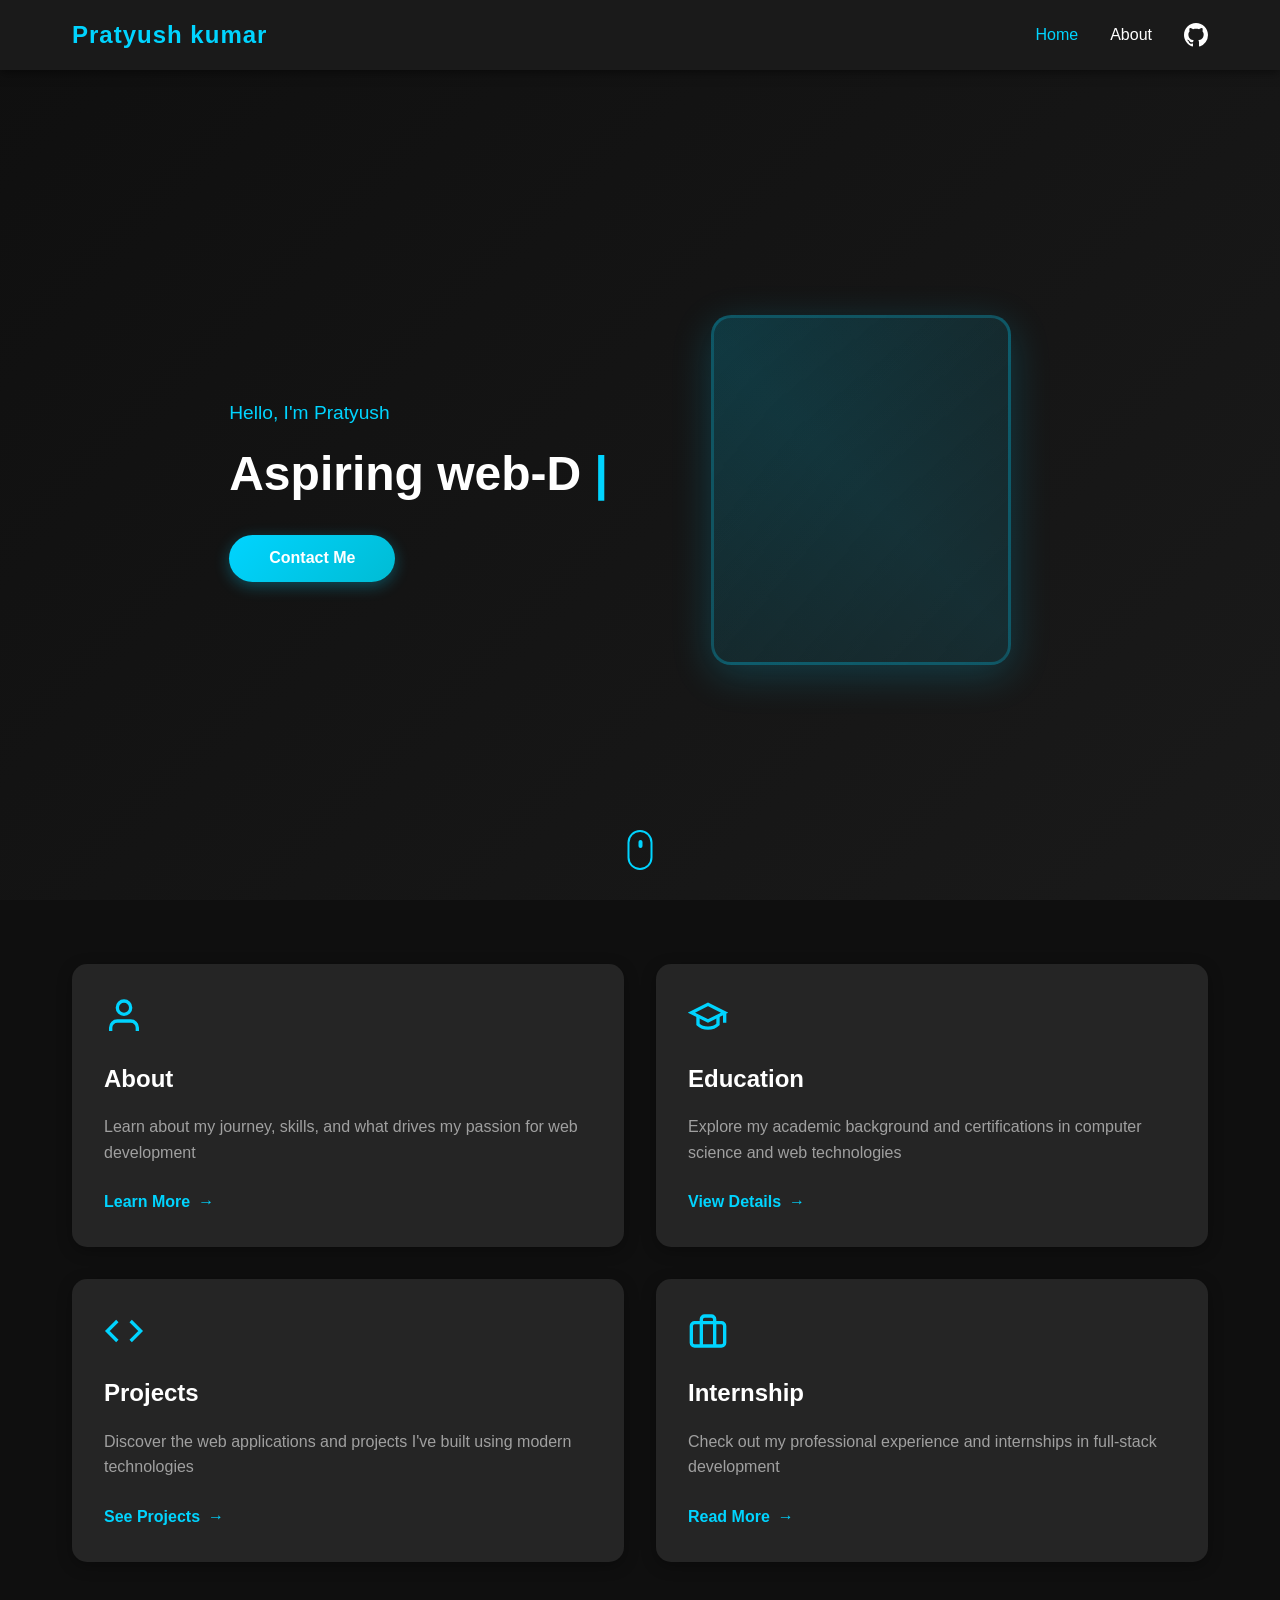
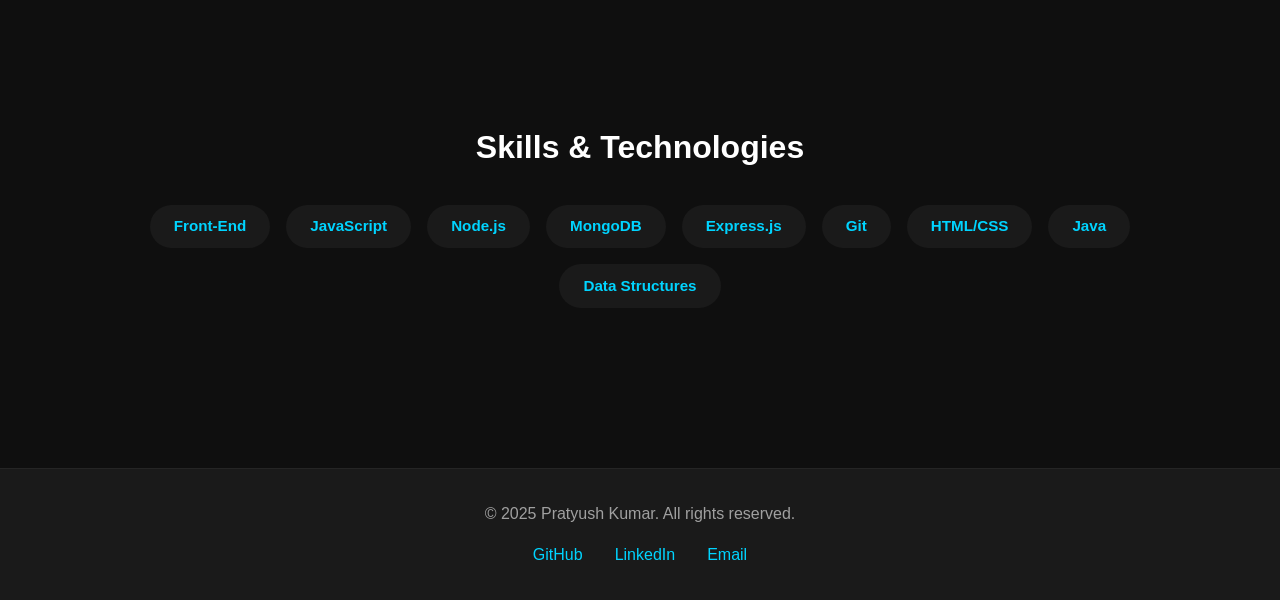
==== index.html @ 13f39cde "initial update" ====
<!DOCTYPE html>
<html lang="en">
<head>
    <meta charset="UTF-8">
    <meta name="viewport" content="width=device-width, initial-scale=1.0">
    <meta name="description" content="Emad Sharique - Full Stack Developer Portfolio">
    <meta name="author" content="Emad Sharique">
    <title>Pratyush Kumar | BCA Graduate & Web Developer</title>
    <link rel="stylesheet" href="styles.css">
</head>
<body>

    <!-- Main Navigation -->
    <nav class="main-nav">
        <div class="nav-wrapper">
            <div class="logo">
                <a href="index.html">Pratyush kumar</a>
            </div>

            <ul class="nav-links" id="navLinks">
                <li><a href="index.html" class="active">Home</a></li>
                <li><a href="about.html">About</a></li>
                <!-- <li><a href="#work">Work</a></li> -->
                <li>
                    <a href="https://github.com" target="_blank" class="github-link" aria-label="GitHub Profile">
                        <svg width="24" height="24" viewBox="0 0 24 24" fill="currentColor">
                            <path d="M12 0C5.37 0 0 5.37 0 12c0 5.31 3.435 9.795 8.205 11.385.6.105.825-.255.825-.57 0-.285-.015-1.23-.015-2.235-3.015.555-3.795-.735-4.035-1.41-.135-.345-.72-1.41-1.23-1.695-.42-.225-1.02-.78-.015-.795.945-.015 1.62.87 1.845 1.23 1.08 1.815 2.805 1.305 3.495.99.105-.78.42-1.305.765-1.605-2.67-.3-5.46-1.335-5.46-5.925 0-1.305.465-2.385 1.23-3.225-.12-.3-.54-1.53.12-3.18 0 0 1.005-.315 3.3 1.23.96-.27 1.98-.405 3-.405s2.04.135 3 .405c2.295-1.56 3.3-1.23 3.3-1.23.66 1.65.24 2.88.12 3.18.765.84 1.23 1.905 1.23 3.225 0 4.605-2.805 5.625-5.475 5.925.435.375.81 1.095.81 2.22 0 1.605-.015 2.895-.015 3.3 0 .315.225.69.825.57A12.02 12.02 0 0 0 24 12c0-6.63-5.37-12-12-12z"/>
                        </svg>
                    </a>
                </li>
            </ul>

            <!-- Mobile menu toggle -->
            <div class="menu-toggle" id="mobileMenuToggle">
                <span></span>
                <span></span>
                <span></span>
            </div>
        </div>
    </nav>

    <!-- Hero/Landing Section -->
    <section class="hero-section">
        <div class="content-container">
            <div class="hero-grid">

                <!-- Left side - Text content -->
                <div class="hero-text-content">
                    <p class="intro-text">Hello, I'm Pratyush</p>
                    <h1 class="main-heading">
                        <span id="typedText"></span>
                        <span class="cursor">|</span>
                    </h1>
                    <button class="cta-button" onclick="scrollToContact()">
                        Contact Me
                    </button>
                </div>

                <!-- Right side - Profile image -->
                <div class="hero-image-wrapper">
                    <div class="profile-image">
                        <!-- Placeholder for profile photo -->
                        <div class="image-frame">
                        </div>
                    </div>
                </div>

            </div>
        </div>

        <!-- Scroll indicator -->
        <div class="scroll-indicator">
            <div class="scroll-mouse"></div>
        </div>
    </section>

    <!-- Main Content Cards -->
    <section class="main-content-section">
        <div class="content-container">

            <div class="card-grid">

                <!-- About Card -->
                <div class="content-card" data-page="about.html">
                    <div class="card-icon">
                        <svg width="40" height="40" viewBox="0 0 24 24" fill="none" stroke="currentColor" stroke-width="2">
                            <path d="M20 21v-2a4 4 0 0 0-4-4H8a4 4 0 0 0-4 4v2"></path>
                            <circle cx="12" cy="7" r="4"></circle>
                        </svg>
                    </div>
                    <h3 class="card-title">About</h3>
                    <p class="card-description">
                        Learn about my journey, skills, and what drives my passion for web development
                    </p>
                    <a href="about.html" class="card-link">
                        Learn More <span class="arrow">→</span>
                    </a>
                </div>

                <!-- Education Card -->
                <div class="content-card" data-page="education.html">
                    <div class="card-icon">
                        <svg width="40" height="40" viewBox="0 0 24 24" fill="none" stroke="currentColor" stroke-width="2">
                            <path d="M22 10v6M2 10l10-5 10 5-10 5z"></path>
                            <path d="M6 12v5c3 3 9 3 12 0v-5"></path>
                        </svg>
                    </div>
                    <h3 class="card-title">Education</h3>
                    <p class="card-description">
                        Explore my academic background and certifications in computer science and web technologies
                    </p>
                    <a href="education.html" class="card-link">
                        View Details <span class="arrow">→</span>
                    </a>
                </div>

                <!-- Projects Card -->
                <div class="content-card" data-page="projects.html">
                    <div class="card-icon">
                        <svg width="40" height="40" viewBox="0 0 24 24" fill="none" stroke="currentColor" stroke-width="2">
                            <polyline points="16 18 22 12 16 6"></polyline>
                            <polyline points="8 6 2 12 8 18"></polyline>
                        </svg>
                    </div>
                    <h3 class="card-title">Projects</h3>
                    <p class="card-description">
                        Discover the web applications and projects I've built using modern technologies
                    </p>
                    <a href="projects.html" class="card-link">
                        See Projects <span class="arrow">→</span>
                    </a>
                </div>

                <!-- Internship Card -->
                <div class="content-card" data-page="internship.html">
                    <div class="card-icon">
                        <svg width="40" height="40" viewBox="0 0 24 24" fill="none" stroke="currentColor" stroke-width="2">
                            <rect x="2" y="7" width="20" height="14" rx="2" ry="2"></rect>
                            <path d="M16 21V5a2 2 0 0 0-2-2h-4a2 2 0 0 0-2 2v16"></path>
                        </svg>
                    </div>
                    <h3 class="card-title">Internship</h3>
                    <p class="card-description">
                        Check out my professional experience and internships in full-stack development
                    </p>
                    <a href="internship.html" class="card-link">
                        Read More <span class="arrow">→</span>
                    </a>
                </div>

            </div>

        </div>
    </section>

    <!-- Skills Section -->
    <section class="skills-showcase">
        <div class="content-container">
            <h2 class="section-heading">Skills & Technologies</h2>

            <div class="skills-wrapper">
                <span class="skill-badge">Front-End</span>
                <span class="skill-badge">JavaScript</span>
                <span class="skill-badge">Node.js</span>
                <span class="skill-badge">MongoDB</span>
                <span class="skill-badge">Express.js</span>
                <span class="skill-badge">Git</span>
                <span class="skill-badge">HTML/CSS</span>
                <span class="skill-badge">Java</span>
                <span class="skill-badge">Data Structures</span>
            </div>
        </div>
    </section>

    <!-- Footer -->
    <footer class="site-footer">
        <div class="content-container">
            <p class="footer-text">&copy; 2025 Pratyush Kumar. All rights reserved.</p>
            <div class="footer-links">
                <a href="https://github.com" target="_blank">GitHub</a>
                <a href="https://linkedin.com" target="_blank">LinkedIn</a>
                <a href="mailto:emad@example.com">Email</a>
            </div>
        </div>
    </footer>

    <!-- JavaScript -->
    <script src="script.js"></script>
</body>
</html>
---- styles.css ----
/* Base Styles & Reset */
* {
    margin: 0;
    padding: 0;
    box-sizing: border-box;
}

body {
    font-family: 'Inter', 'Segoe UI', Tahoma, Geneva, Verdana, sans-serif;
    background-color: #0f0f0f;
    color: #ffffff;
    line-height: 1.6;
    overflow-x: hidden;
}

/* Container */
.content-container {
    max-width: 1200px;
    margin: 0 auto;
    padding: 0 2rem;
}

/* Navigation Bar */
.main-nav {
    position: fixed;
    top: 0;
    left: 0;
    width: 100%;
    background-color: #1a1a1a;
    box-shadow: 0 2px 10px rgba(0, 0, 0, 0.5);
    z-index: 1000;
}

.nav-wrapper {
    max-width: 1200px;
    margin: 0 auto;
    padding: 1rem 2rem;
    display: flex;
    justify-content: space-between;
    align-items: center;
}

.logo a {
    color: #00d4ff;
    text-decoration: none;
    font-size: 1.5rem;
    font-weight: 700;
    letter-spacing: 1px;
}

.nav-links {
    display: flex;
    list-style: none;
    gap: 2rem;
    align-items: center;
}

.nav-links a {
    color: #ffffff;
    text-decoration: none;
    font-weight: 500;
    transition: color 0.3s ease;
}

.nav-links a:hover,
.nav-links a.active {
    color: #00d4ff;
}

.github-link {
    color: #00d4ff;
    display: flex;
    align-items: center;
}

/* Mobile Menu Toggle */
.menu-toggle {
    display: none;
    flex-direction: column;
    cursor: pointer;
    gap: 5px;
}

.menu-toggle span {
    width: 25px;
    height: 3px;
    background-color: #00d4ff;
    border-radius: 2px;
    transition: all 0.3s ease;
}

/* Hero Section */
.hero-section {
    min-height: 100vh;
    display: flex;
    align-items: center;
    justify-content: center;
    padding-top: 80px;
    background: linear-gradient(135deg, #0f0f0f 0%, #1a1a1a 100%);
    position: relative;
}

.hero-grid {
    display: grid;
    grid-template-columns: 1fr 1fr;
    gap: 4rem;
    align-items: center;
    width: 100%;
}

.hero-text-content {
    animation: fadeInUp 0.8s ease-out;
}

.intro-text {
    color: #00d4ff;
    font-size: 1.2rem;
    margin-bottom: 1rem;
    font-weight: 500;
}

.main-heading {
    font-size: 3rem;
    font-weight: 900;
    margin-bottom: 2rem;
    line-height: 1.2;
}

.cursor {
    color: #00d4ff;
    animation: blink 1s infinite;
}

@keyframes blink {

    0%,
    50% {
        opacity: 1;
    }

    51%,
    100% {
        opacity: 0;
    }
}

.cta-button {
    background: linear-gradient(135deg, #00d4ff, #00bcd4);
    color: #fff;
    border: none;
    padding: 0.9rem 2.5rem;
    font-size: 1rem;
    font-weight: 600;
    border-radius: 50px;
    cursor: pointer;
    box-shadow: 0 4px 15px rgba(0, 212, 255, 0.3);
    transition: all 0.3s ease;
}

.cta-button:hover {
    transform: translateY(-2px);
    box-shadow: 0 6px 20px rgba(0, 212, 255, 0.4);
}

/* Hero Image */
.hero-image-wrapper {
    display: flex;
    justify-content: center;
    align-items: center;
    animation: fadeInUp 0.8s ease-out 0.2s both;
}

.profile-image {
    position: relative;
}

.image-frame {
    width: 300px;
    height: 350px;
    background: url('/media/pratyush.jpg') center/cover no-repeat,
        linear-gradient(135deg, rgba(0, 212, 255, 0.1), rgba(26, 26, 26, 0.8));
    border-radius: 20px;
    border: 3px solid rgba(0, 212, 255, 0.3);
    box-shadow: 0 10px 40px rgba(0, 212, 255, 0.2);
    position: relative;
    overflow: hidden;
}

.image-frame::before {
    content: '';
    position: absolute;
    top: -50%;
    left: -50%;
    width: 200%;
    height: 200%;
    background: linear-gradient(45deg,
            transparent,
            rgba(0, 212, 255, 0.1),
            transparent);
    animation: shimmer 3s infinite;
}

@keyframes shimmer {
    0% {
        transform: translateX(-100%) translateY(-100%) rotate(45deg);
    }

    100% {
        transform: translateX(100%) translateY(100%) rotate(45deg);
    }
}

/* Scroll Indicator */
.scroll-indicator {
    position: absolute;
    bottom: 30px;
    left: 50%;
    transform: translateX(-50%);
    animation: bounce 2s infinite;
}

.scroll-mouse {
    width: 25px;
    height: 40px;
    border: 2px solid #00d4ff;
    border-radius: 20px;
    position: relative;
}

.scroll-mouse::before {
    content: '';
    position: absolute;
    top: 8px;
    left: 50%;
    transform: translateX(-50%);
    width: 4px;
    height: 8px;
    background-color: #00d4ff;
    border-radius: 2px;
    animation: scroll 1.5s infinite;
}

@keyframes scroll {
    0% {
        opacity: 1;
        top: 8px;
    }

    100% {
        opacity: 0;
        top: 20px;
    }
}

@keyframes bounce {

    0%,
    20%,
    50%,
    80%,
    100% {
        transform: translateX(-50%) translateY(0);
    }

    40% {
        transform: translateX(-50%) translateY(-10px);
    }

    60% {
        transform: translateX(-50%) translateY(-5px);
    }
}

/* Main Content Section */
.main-content-section {
    padding: 4rem 0;
    background-color: #0f0f0f;
}

.card-grid {
    display: grid;
    grid-template-columns: repeat(2, 1fr);
    gap: 2rem;
    margin-bottom: 3rem;
}

.content-card {
    background-color: #252525;
    border-radius: 15px;
    padding: 2rem;
    cursor: pointer;
    transition: all 0.3s ease;
    box-shadow: 0 4px 15px rgba(0, 0, 0, 0.3);
}

.content-card:hover {
    transform: translateY(-5px);
    box-shadow: 0 10px 30px rgba(0, 212, 255, 0.3);
}

.card-icon {
    color: #00d4ff;
    margin-bottom: 1rem;
}

.card-title {
    font-size: 1.5rem;
    margin-bottom: 1rem;
    color: #ffffff;
}

.card-description {
    color: #a0a0a0;
    margin-bottom: 1.5rem;
    line-height: 1.6;
}

.card-link {
    color: #00d4ff;
    text-decoration: none;
    font-weight: 600;
    display: inline-flex;
    align-items: center;
    gap: 0.5rem;
}

.card-link:hover {
    text-decoration: underline;
}

/* Skills Section */
.skills-showcase {
    padding: 3rem 0 5rem 0;
    background-color: #0f0f0f;
}

.section-heading {
    font-size: 2rem;
    margin-bottom: 2rem;
    text-align: center;
    color: #ffffff;
}

.skills-wrapper {
    display: flex;
    flex-wrap: wrap;
    gap: 1rem;
    justify-content: center;
}

.skill-badge {
    background-color: #1a1a1a;
    color: #00d4ff;
    padding: 0.6rem 1.5rem;
    border-radius: 25px;
    font-weight: 600;
    font-size: 0.95rem;
    transition: all 0.3s ease;
    cursor: pointer;
}

.skill-badge:hover {
    background-color: rgba(0, 212, 255, 0.2);
    transform: scale(1.05);
}

/* Footer */
.site-footer {
    background-color: #1a1a1a;
    padding: 2rem 0;
    text-align: center;
    border-top: 1px solid #252525;
    margin-top: 5rem;
}

.footer-text {
    color: #a0a0a0;
    margin-bottom: 1rem;
}

.footer-links {
    display: flex;
    justify-content: center;
    gap: 2rem;
}

.footer-links a {
    color: #00d4ff;
    text-decoration: none;
    font-weight: 500;
    transition: color 0.3s ease;
}

.footer-links a:hover {
    color: #ffffff;
}

/* Inner Pages Styles */
.inner-page {
    padding-top: 70px;
}

.back-navigation {
    padding: 2rem 0 1rem 0;
}

.back-btn {
    background-color: #252525;
    color: #00d4ff;
    border: none;
    padding: 0.7rem 1.5rem;
    border-radius: 30px;
    font-size: 1rem;
    font-weight: 600;
    cursor: pointer;
    display: inline-flex;
    align-items: center;
    gap: 0.5rem;
    transition: all 0.3s ease;
    box-shadow: 0 4px 15px rgba(0, 0, 0, 0.2);
}

.back-btn:hover {
    background-color: #1a1a1a;
    transform: translateX(-3px);
}

.page-content {
    padding: 2rem 0 4rem 0;
    min-height: 60vh;
}

.page-header {
    margin-bottom: 3rem;
}

.page-header h1 {
    font-size: 2.5rem;
    margin-bottom: 0.5rem;
}

.title-underline {
    width: 80px;
    height: 4px;
    background: linear-gradient(90deg, #00d4ff, #00bcd4);
    border-radius: 2px;
    margin-bottom: 1rem;
}

.subtitle {
    color: #a0a0a0;
    font-size: 1.1rem;
}

/* About Page Layout */
.two-column-layout {
    display: grid;
    grid-template-columns: 2fr 1fr;
    gap: 3rem;
    margin-bottom: 3rem;
}

.main-column h2 {
    color: #00d4ff;
    margin-bottom: 1rem;
    font-size: 1.5rem;
}

.content-block {
    margin-bottom: 2.5rem;
}

.content-block p {
    color: #d0d0d0;
    margin-bottom: 1rem;
    line-height: 1.8;
}

/* Profile Card */
.profile-info-card {
    background-color: #252525;
    border-radius: 15px;
    padding: 2rem;
    text-align: center;
    box-shadow: 0 4px 15px rgba(0, 0, 0, 0.3);
    margin-bottom: 2rem;
}

.profile-photo {
    margin-bottom: 1.5rem;
}

.photo-wrapper {
    width: 150px;
    height: 170px;
    margin: 0 auto;
    background: url('port.jpg') center/cover no-repeat,
        linear-gradient(135deg, rgba(0, 212, 255, 0.1), rgba(26, 26, 26, 0.8));
    border-radius: 15px;
    border: 2px solid rgba(0, 212, 255, 0.3);
    box-shadow: 0 8px 25px rgba(0, 212, 255, 0.2);
}

.job-title {
    color: #00d4ff;
    font-weight: 600;
    margin-top: 0.5rem;
}

.info-list {
    margin-top: 1.5rem;
    text-align: left;
}

.info-row {
    display: flex;
    justify-content: space-between;
    padding: 0.5rem 0;
    border-bottom: 1px solid #1a1a1a;
}

.info-row .label {
    color: #a0a0a0;
    font-weight: 600;
}

.info-row .value {
    color: #ffffff;
}

/* Skills Card */
.skills-card {
    background-color: #1a1a1a;
    border-radius: 15px;
    padding: 1.5rem;
    box-shadow: 0 4px 15px rgba(0, 0, 0, 0.3);
}

.skills-card h3 {
    margin-bottom: 1.5rem;
    color: #ffffff;
}

.skill-group {
    margin-bottom: 1.5rem;
}

.skill-group h4 {
    color: #00bcd4;
    margin-bottom: 0.8rem;
    font-size: 1rem;
}

.tech-tags {
    display: flex;
    flex-wrap: wrap;
    gap: 0.5rem;
}

.tech-tags span {
    background-color: #252525;
    color: #ffffff;
    padding: 0.4rem 1rem;
    border-radius: 20px;
    font-size: 0.9rem;
}

/* Education Timeline */
.education-timeline {
    border-left: 3px solid #252525;
    padding-left: 2rem;
    margin: 2rem 0 3rem 1rem;
}

.timeline-entry {
    position: relative;
    margin-bottom: 3rem;
}

.timeline-dot {
    position: absolute;
    left: -2.5rem;
    top: 0.5rem;
    width: 20px;
    height: 20px;
    background: linear-gradient(135deg, #00d4ff, #00bcd4);
    border-radius: 50%;
    box-shadow: 0 0 10px rgba(0, 212, 255, 0.5);
}

.time-period {
    color: #00d4ff;
    font-weight: 700;
    font-size: 1rem;
    display: inline-block;
    margin-bottom: 0.5rem;
}

.timeline-details h3 {
    font-size: 1.3rem;
    margin-bottom: 0.5rem;
    color: #ffffff;
}

.timeline-details h4 {
    color: #a0a0a0;
    font-size: 1rem;
    margin-bottom: 1rem;
}

.timeline-details p {
    color: #d0d0d0;
    line-height: 1.7;
    margin-bottom: 1rem;
}

.highlights-section,
.coursework-section {
    margin-top: 1.5rem;
}

.highlights-section h5,
.coursework-section h5 {
    color: #00bcd4;
    margin-bottom: 0.8rem;
    font-size: 1rem;
}

.highlights-section ul {
    list-style: none;
    padding-left: 1rem;
}

.highlights-section li {
    color: #d0d0d0;
    margin-bottom: 0.5rem;
    position: relative;
    padding-left: 1.5rem;
}

.highlights-section li::before {
    content: '→';
    position: absolute;
    left: 0;
    color: #00d4ff;
}

.course-badges {
    display: flex;
    flex-wrap: wrap;
    gap: 0.5rem;
}

.course-badges span {
    background-color: #1a1a1a;
    color: #00d4ff;
    padding: 0.4rem 1rem;
    border-radius: 15px;
    font-size: 0.9rem;
}

/* Stats Grid */
.stats-grid {
    display: grid;
    grid-template-columns: repeat(4, 1fr);
    gap: 2rem;
    margin: 3rem 0;
}

.stat-box {
    background-color: #252525;
    border-radius: 15px;
    padding: 2rem;
    text-align: center;
    box-shadow: 0 4px 15px rgba(0, 0, 0, 0.3);
}

.stat-value {
    color: #00d4ff;
    font-size: 2.5rem;
    font-weight: 700;
    margin-bottom: 0.5rem;
}

.stat-label {
    color: #a0a0a0;
    font-size: 1rem;
}

/* Projects Grid */
.projects-grid {
    display: grid;
    grid-template-columns: repeat(2, 1fr);
    gap: 2rem;
    margin-bottom: 3rem;
}

.project-box {
    background-color: #252525;
    border-radius: 15px;
    padding: 1.5rem;
    box-shadow: 0 4px 15px rgba(0, 0, 0, 0.3);
    transition: all 0.3s ease;
}


.project-box:hover {
    transform: translateY(-5px);
    box-shadow: 0 10px 30px rgba(0, 212, 255, 0.3);
}

.project-thumbnail {
    width: 100%;
    height: 150px;

    /* background: linear-gradient(135deg, #1a1a1a, #252525); */
    border-radius: 10px;
    margin-bottom: 1rem;
}

.project-thumbnail-img1 img,
.project-thumbnail-img2 img,
.project-thumbnail-img3 img {
    width: 500px;
    height: auto;
    display: block;
    margin: 0 auto;
    object-fit: contain;
}

.project-box h3 {
    color: #ffffff;
    margin: 6rem 0 0 1rem;
    font-size: 1.3rem;
    padding: 1rem;
}

.project-box p {
    color: #a0a0a0;
    line-height: 1.6;
    margin-bottom: 1rem;
}

.tech-stack {
    display: flex;
    flex-wrap: wrap;
    gap: 0.5rem;
    margin-bottom: 1rem;
}

.tech-stack span {
    background-color: #1a1a1a;
    color: #00d4ff;
    padding: 0.3rem 0.8rem;
    border-radius: 12px;
    font-size: 0.85rem;
}

.project-actions {
    display: flex;
    gap: 1rem;
}

.project-btn {
    flex: 1;
    text-align: center;
    padding: 0.6rem 1rem;
    background-color: #00d4ff;
    color: #0f0f0f;
    text-decoration: none;
    border-radius: 8px;
    font-weight: 600;
    transition: all 0.3s ease;
}

.project-btn:hover {
    background-color: #00bcd4;
    transform: translateY(-2px);
}

.project-btn.secondary {
    background-color: transparent;
    border: 2px solid #00d4ff;
    color: #00d4ff;
}

.project-btn.secondary:hover {
    background-color: rgba(0, 212, 255, 0.1);
}

/* Experience List */
.experience-list {
    margin-bottom: 3rem;
}

.experience-item {
    background-color: #252525;
    border-radius: 15px;
    padding: 2rem;
    margin-bottom: 2rem;
    box-shadow: 0 4px 15px rgba(0, 0, 0, 0.3);
}

.experience-header h3 {
    color: #ffffff;
    font-size: 1.4rem;
    margin-bottom: 0.5rem;
}

.company-info {
    display: flex;
    align-items: center;
    gap: 0.8rem;
    margin-bottom: 1.5rem;
}

.company-name {
    color: #00d4ff;
    font-weight: 700;
}

.separator {
    color: #a0a0a0;
}

.duration {
    color: #a0a0a0;
}

.experience-content h4 {
    color: #00bcd4;
    margin-bottom: 1rem;
    font-size: 1.1rem;
}

.experience-content ul {
    list-style: none;
    padding-left: 0;
    margin-bottom: 1.5rem;
}

.experience-content li {
    color: #d0d0d0;
    margin-bottom: 0.8rem;
    padding-left: 1.5rem;
    position: relative;
}

.experience-content li::before {
    content: '✓';
    position: absolute;
    left: 0;
    color: #00d4ff;
    font-weight: bold;
}

.technologies-used {
    margin-top: 1.5rem;
}

/* CTA Box */
.cta-box {
    background: linear-gradient(135deg, #252525, #1a1a1a);
    border-radius: 15px;
    padding: 3rem;
    text-align: center;
    box-shadow: 0 4px 20px rgba(0, 0, 0, 0.4);
    margin-top: 2rem;
}

.cta-box h2 {
    font-size: 2rem;
    margin-bottom: 1rem;
    color: #ffffff;
}

.cta-box p {
    color: #a0a0a0;
    margin-bottom: 2rem;
    font-size: 1.1rem;
}

/* Scroll to Top Button */
.scroll-top-btn {
    position: fixed;
    bottom: 2rem;
    right: 2rem;
    width: 50px;
    height: 50px;
    background-color: #00d4ff;
    color: #0f0f0f;
    border: none;
    border-radius: 50%;
    cursor: pointer;
    display: none;
    align-items: center;
    justify-content: center;
    box-shadow: 0 4px 15px rgba(0, 212, 255, 0.4);
    transition: all 0.3s ease;
    z-index: 999;
}

.scroll-top-btn:hover {
    background-color: #00bcd4;
    transform: translateY(-3px);
}

/* Animations */
@keyframes fadeInUp {
    from {
        opacity: 0;
        transform: translateY(30px);
    }

    to {
        opacity: 1;
        transform: translateY(0);
    }
}

/* Responsive Design */
@media (max-width: 768px) {
    .hero-grid {
        grid-template-columns: 1fr;
        gap: 2rem;
    }

    .card-grid,
    .projects-grid {
        grid-template-columns: 1fr;
    }

    .two-column-layout {
        grid-template-columns: 1fr;
        gap: 2rem;
    }

    .stats-grid {
        grid-template-columns: repeat(2, 1fr);
    }

    .menu-toggle {
        display: flex;
    }

    .nav-links {
        display: none;
    }

    .main-heading {
        font-size: 2rem;
    }

    .image-frame {
        width: 250px;
        height: 300px;
    }

    .project-thumbnail-img1 img,
    .project-thumbnail-img2 img,
    .project-thumbnail-img3 img {
        width: 300px;
        height: auto;
        display: block;
        margin: 0 auto;
        object-fit: contain;
    }

    .project-box h3 {
        margin: auto;
        padding: 1rem;
    }
    .project-box p{
         padding: 1rem;

     }
}

@media (max-width: 480px) {
    .stats-grid {
        grid-template-columns: 1fr;
    }

    .content-container {
        padding: 0 1rem;
    }
}
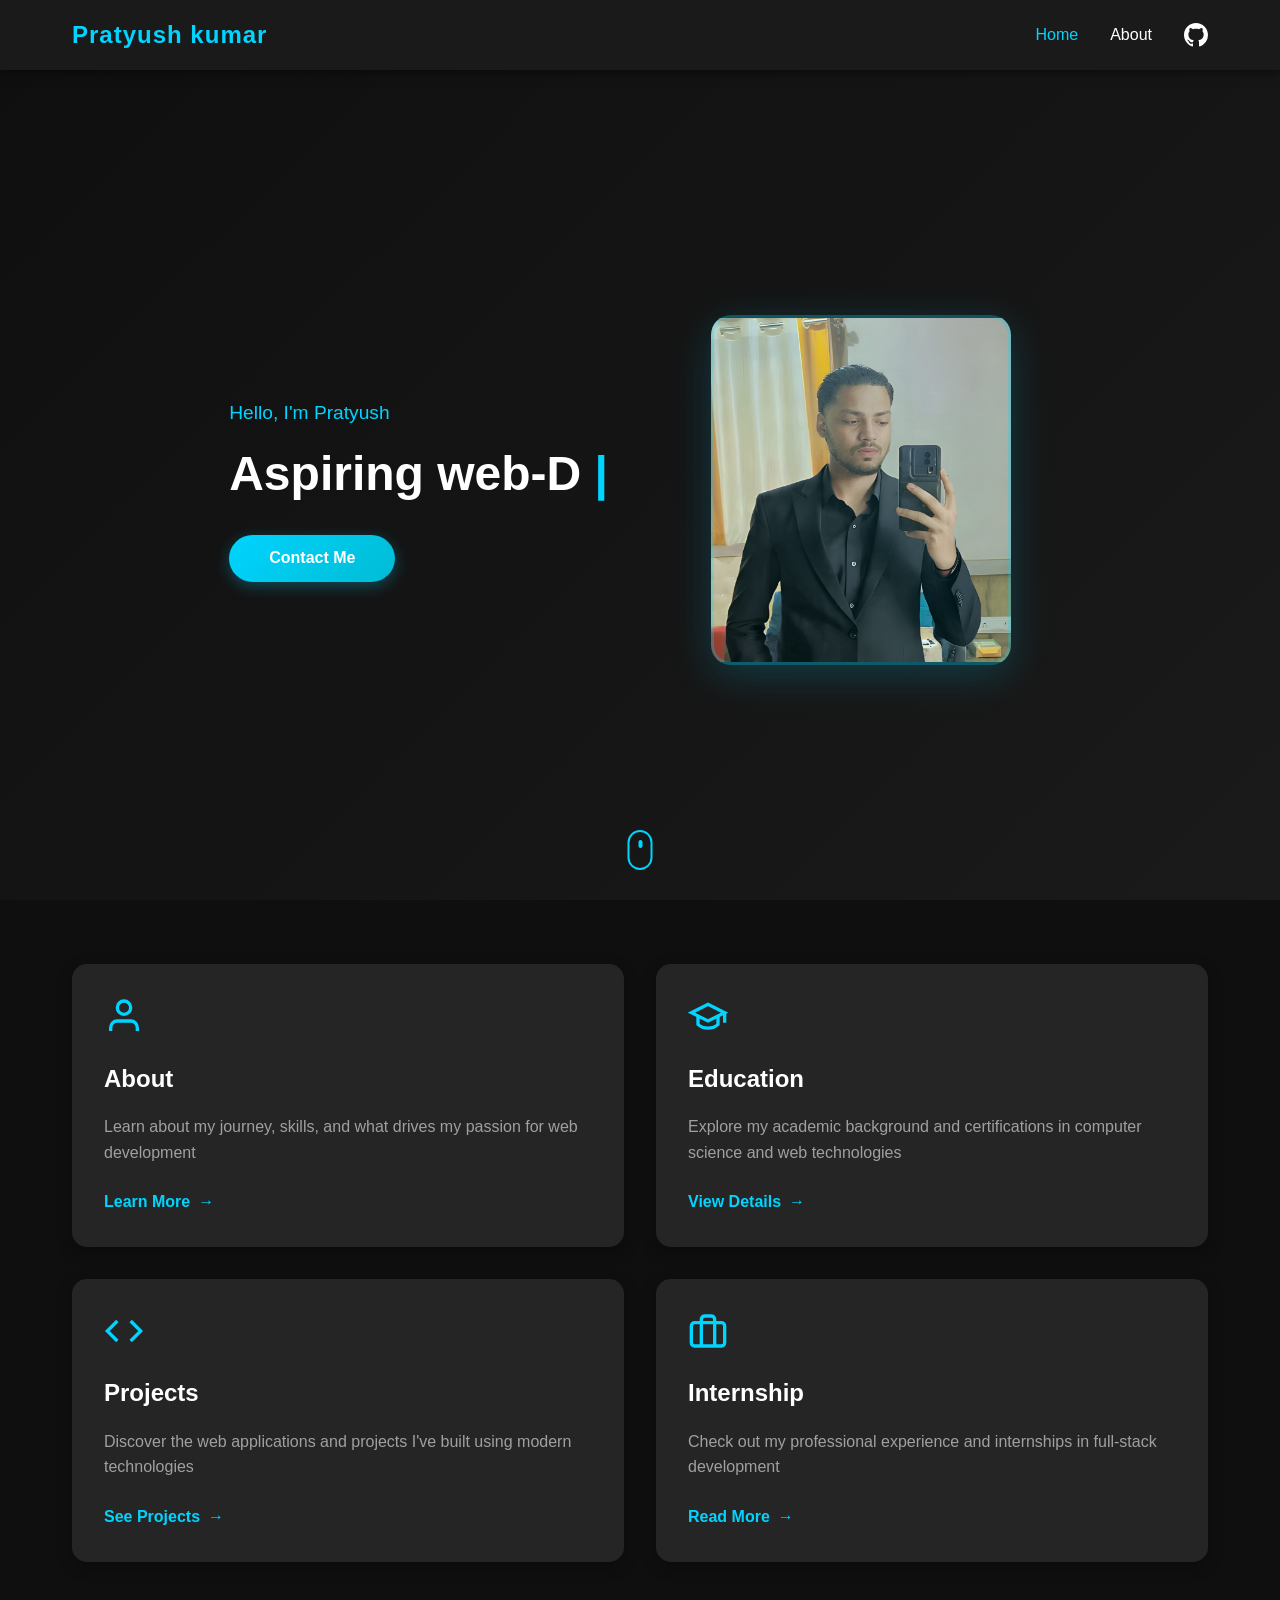
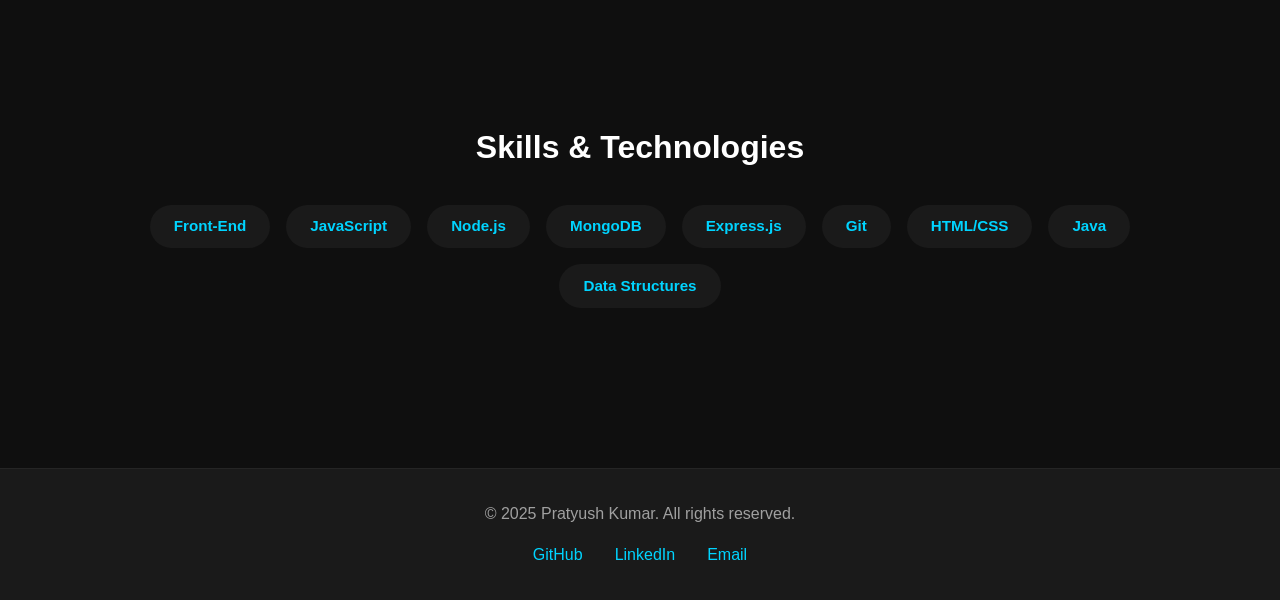
==== commit a38bf90a: "updated chnages" ====
--- a/index.html
+++ b/index.html
@@ -177,8 +177,8 @@
         <div class="content-container">
             <p class="footer-text">&copy; 2025 Pratyush Kumar. All rights reserved.</p>
             <div class="footer-links">
-                <a href="https://github.com" target="_blank">GitHub</a>
-                <a href="https://linkedin.com" target="_blank">LinkedIn</a>
+                <a href="https://github.com/PRATYUSHK0708" target="_blank">GitHub</a>
+                <a href="https://www.linkedin.com/in/pratyush-kumar-00499924a/" target="_blank">LinkedIn</a>
                 <a href="mailto:emad@example.com">Email</a>
             </div>
         </div>
--- a/styles.css
+++ b/styles.css
@@ -179,13 +179,14 @@
 .image-frame {
     width: 300px;
     height: 350px;
-    background: url('/media/pratyush.jpg') center/cover no-repeat,
+    background: url('/media/pratyush.PNG') center/cover no-repeat,
         linear-gradient(135deg, rgba(0, 212, 255, 0.1), rgba(26, 26, 26, 0.8));
     border-radius: 20px;
     border: 3px solid rgba(0, 212, 255, 0.3);
     box-shadow: 0 10px 40px rgba(0, 212, 255, 0.2);
     position: relative;
     overflow: hidden;
+    
 }
 
 .image-frame::before {
@@ -496,7 +497,7 @@
     width: 150px;
     height: 170px;
     margin: 0 auto;
-    background: url('port.jpg') center/cover no-repeat,
+    background: url('/media/pratyush.PNG') center/cover no-repeat,
         linear-gradient(135deg, rgba(0, 212, 255, 0.1), rgba(26, 26, 26, 0.8));
     border-radius: 15px;
     border: 2px solid rgba(0, 212, 255, 0.3);
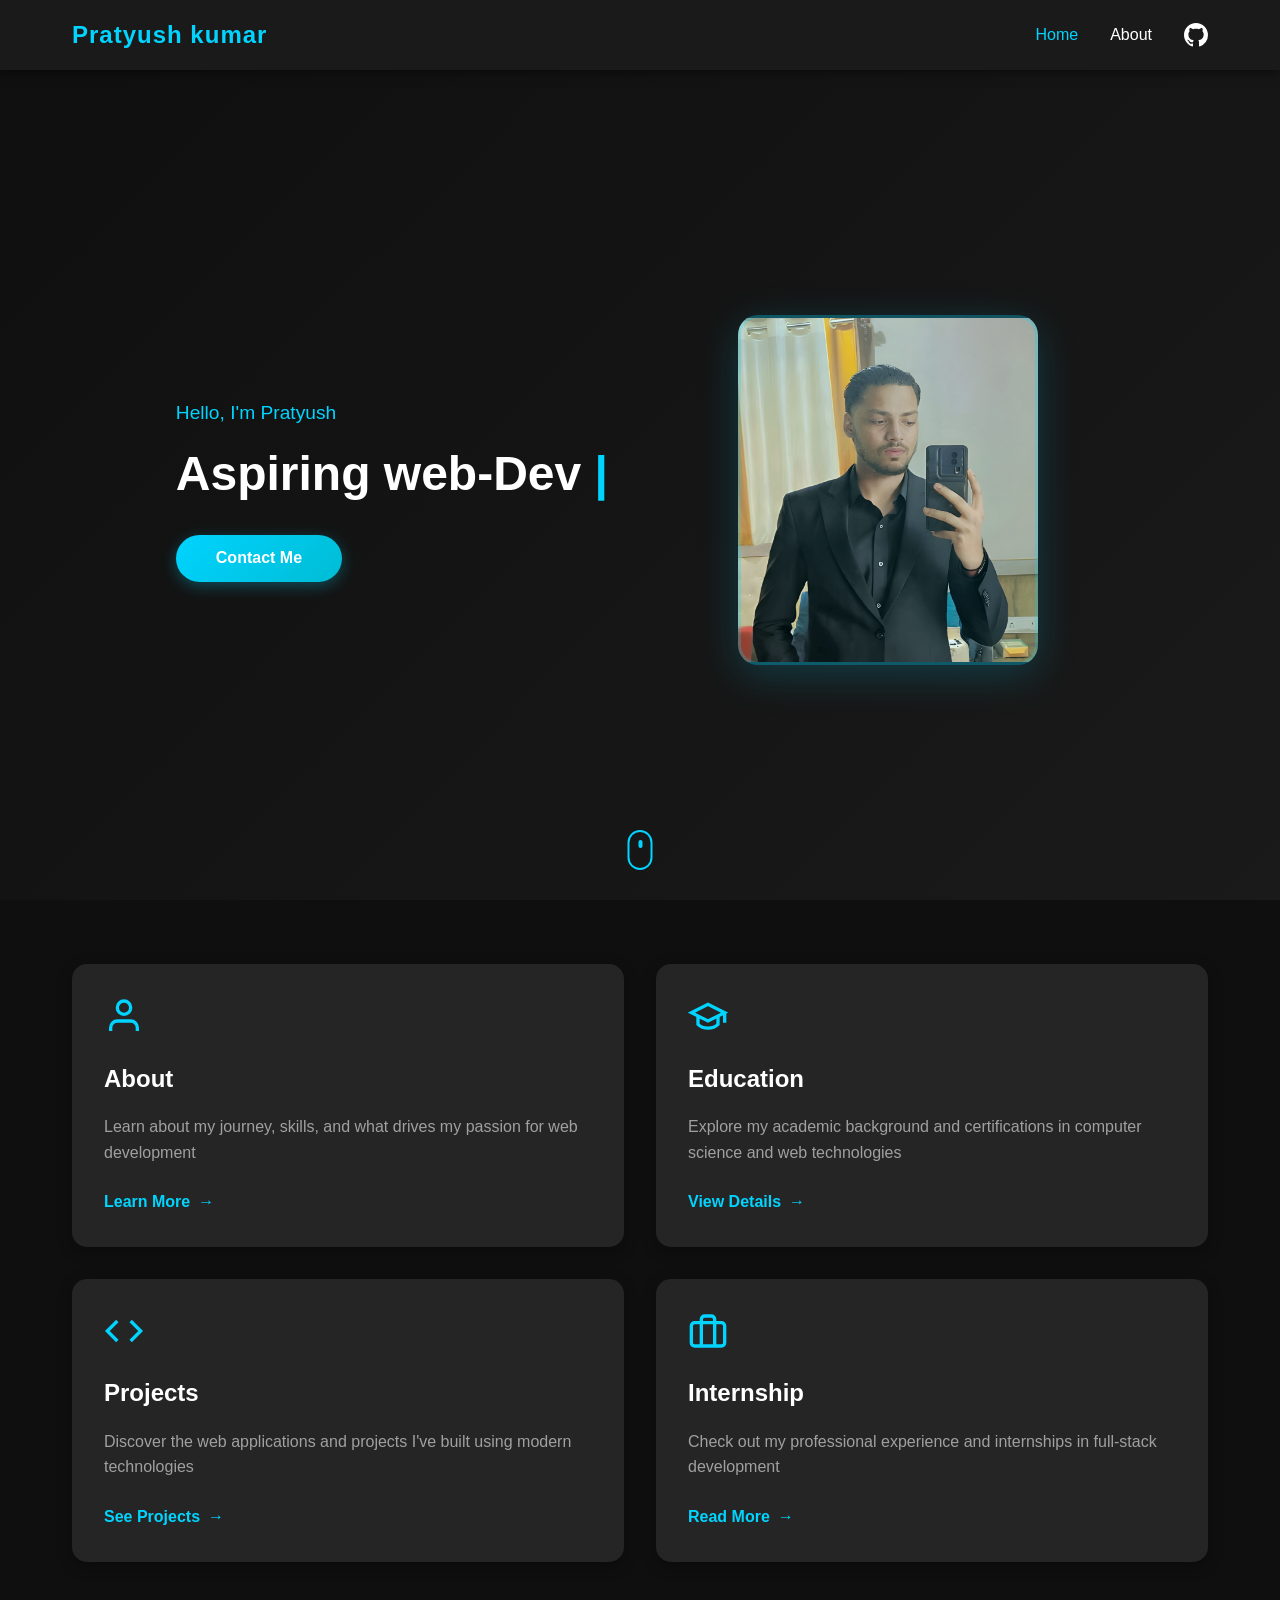
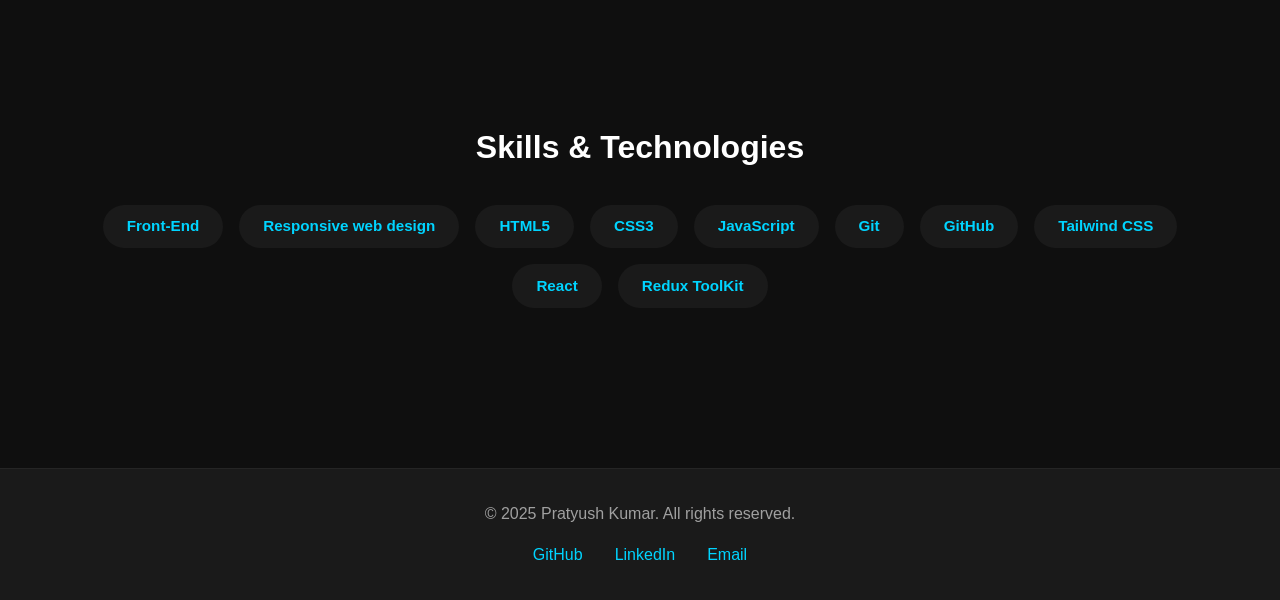
==== commit d5214236: "save changes" ====
--- a/index.html
+++ b/index.html
@@ -160,14 +160,15 @@
 
             <div class="skills-wrapper">
                 <span class="skill-badge">Front-End</span>
+                <span class="skill-badge">Responsive web design</span>
+                <span class="skill-badge">HTML5</span>
+                <span class="skill-badge">CSS3</span>
                 <span class="skill-badge">JavaScript</span>
-                <span class="skill-badge">Node.js</span>
-                <span class="skill-badge">MongoDB</span>
-                <span class="skill-badge">Express.js</span>
                 <span class="skill-badge">Git</span>
-                <span class="skill-badge">HTML/CSS</span>
-                <span class="skill-badge">Java</span>
-                <span class="skill-badge">Data Structures</span>
+                <span class="skill-badge">GitHub</span>
+                <span class="skill-badge">Tailwind CSS</span>
+                <span class="skill-badge">React</span>
+                <span class="skill-badge">Redux ToolKit</span>
             </div>
         </div>
     </section>
--- a/styles.css
+++ b/styles.css
@@ -179,7 +179,7 @@
 .image-frame {
     width: 300px;
     height: 350px;
-    background: url('/media/pratyush.PNG') center/cover no-repeat,
+    background: url('./media/pratyush.PNG') center/cover no-repeat,
         linear-gradient(135deg, rgba(0, 212, 255, 0.1), rgba(26, 26, 26, 0.8));
     border-radius: 20px;
     border: 3px solid rgba(0, 212, 255, 0.3);
@@ -497,11 +497,12 @@
     width: 150px;
     height: 170px;
     margin: 0 auto;
-    background: url('/media/pratyush.PNG') center/cover no-repeat,
+    background: url('./media/pratyush.PNG') center/cover no-repeat,
         linear-gradient(135deg, rgba(0, 212, 255, 0.1), rgba(26, 26, 26, 0.8));
     border-radius: 15px;
     border: 2px solid rgba(0, 212, 255, 0.3);
     box-shadow: 0 8px 25px rgba(0, 212, 255, 0.2);
+    
 }
 
 .job-title {
